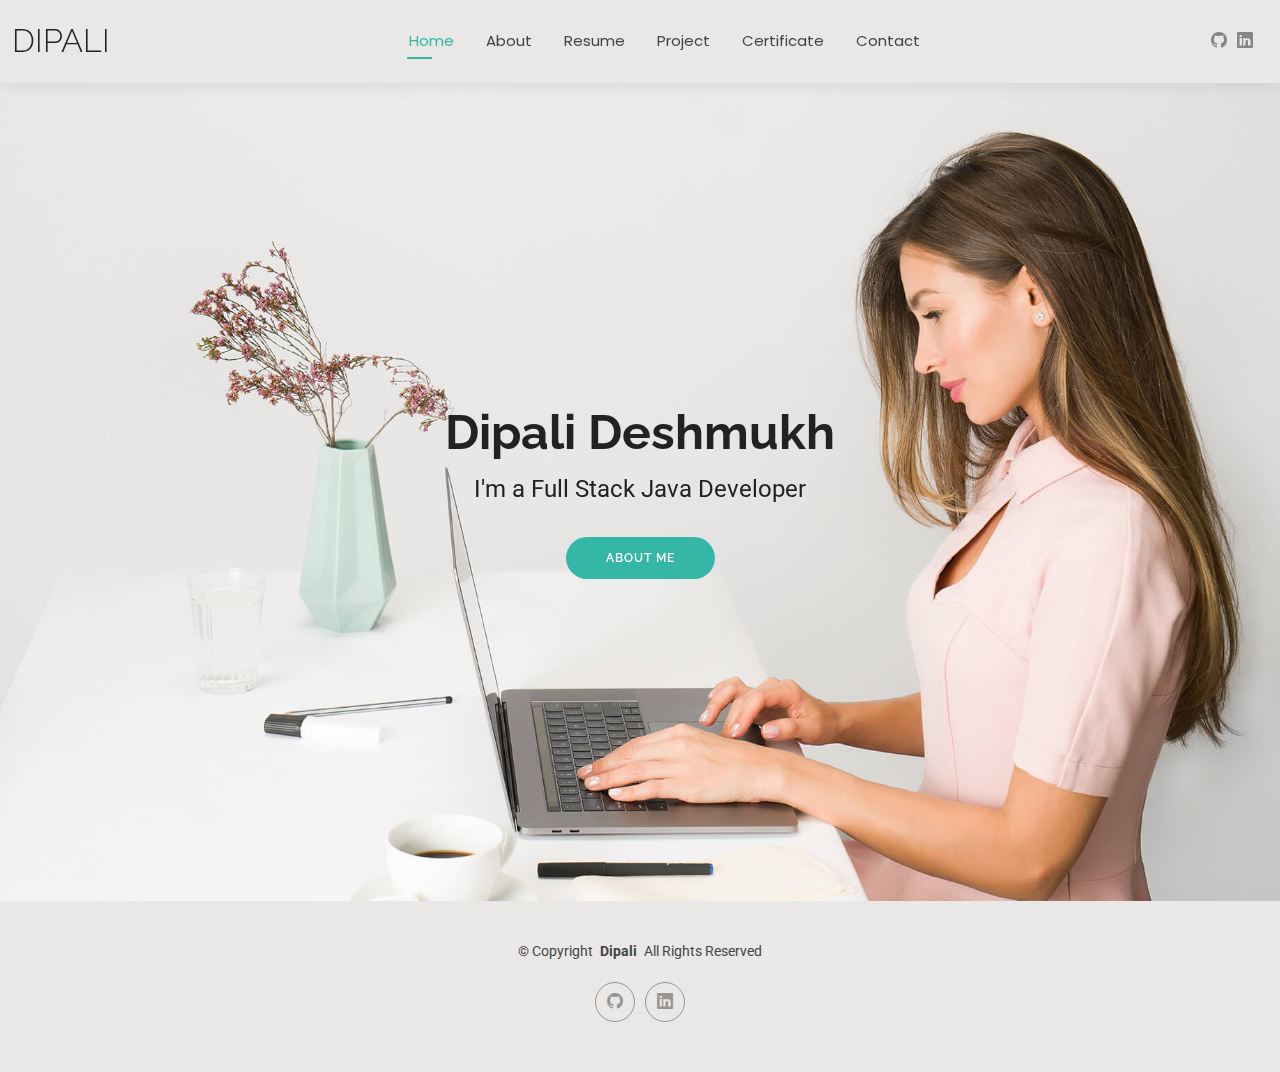
==== index.html @ c69745c2 "initial commit" ====
<!DOCTYPE html>
<html lang="en">

<head>
  <meta charset="utf-8">
  <meta content="width=device-width, initial-scale=1.0" name="viewport">
  <title>Index - Dipali</title>
  <meta name="description" content="">
  <meta name="keywords" content="">

  <!-- Favicons -->
  <link href="assets/img/favicon.png" rel="icon">
  <link href="assets/img/apple-touch-icon.png" rel="apple-touch-icon">

  <!-- Fonts -->
  <link href="https://fonts.googleapis.com" rel="preconnect">
  <link href="https://fonts.gstatic.com" rel="preconnect" crossorigin>
  <link href="https://fonts.googleapis.com/css2?family=Roboto:ital,wght@0,100;0,300;0,400;0,500;0,700;0,900;1,100;1,300;1,400;1,500;1,700;1,900&family=Poppins:ital,wght@0,100;0,200;0,300;0,400;0,500;0,600;0,700;0,800;0,900;1,100;1,200;1,300;1,400;1,500;1,600;1,700;1,800;1,900&family=Raleway:ital,wght@0,100;0,200;0,300;0,400;0,500;0,600;0,700;0,800;0,900;1,100;1,200;1,300;1,400;1,500;1,600;1,700;1,800;1,900&display=swap" rel="stylesheet">

  <!-- Vendor CSS Files -->
  <link href="assets/vendor/bootstrap/css/bootstrap.min.css" rel="stylesheet">
  <link href="assets/vendor/bootstrap-icons/bootstrap-icons.css" rel="stylesheet">
  <link href="assets/vendor/aos/aos.css" rel="stylesheet">
  <link href="assets/vendor/swiper/swiper-bundle.min.css" rel="stylesheet">
  <link href="assets/vendor/glightbox/css/glightbox.min.css" rel="stylesheet">

  <!-- Main CSS File -->
  <link href="assets/css/main.css" rel="stylesheet">

  <!-- =======================================================
  * Template Name: Kelly
  * Template URL: https://bootstrapmade.com/kelly-free-bootstrap-cv-resume-html-template/
  * Updated: Aug 07 2024 with Bootstrap v5.3.3
  * Author: BootstrapMade.com
  * License: https://bootstrapmade.com/license/
  ======================================================== -->
</head>

<body class="index-page">

  <header id="header" class="header d-flex align-items-center light-background sticky-top">
    <div class="container-fluid position-relative d-flex align-items-center justify-content-between">

      <a href="index.html" class="logo d-flex align-items-center me-auto me-xl-0">
        <!-- Uncomment the line below if you also wish to use an image logo -->
        <!-- <img src="assets/img/logo.png" alt=""> -->
        <h1 class="sitename">Dipali</h1>
      </a>

      <nav id="navmenu" class="navmenu">
        <ul>
          <li><a href="index.html" class="active">Home</a></li>
          <li><a href="about.html">About</a></li>
          <li><a href="resume.html">Resume</a></li>
          <li><a href="services.html">Project</a></li>
          <li><a href="portfolio.html">Certificate</a></li>
          
          <li><a href="contact.html">Contact</a></li>
        </ul>
        <i class="mobile-nav-toggle d-xl-none bi bi-list"></i>
      </nav>

      <div class="header-social-links">
       
        <a href="https://github.com/dipalideshmukh5050" class="github"><i class="bi bi-github"></i></a>
        <a href="https://www.linkedin.com/in/dipali-deshmukh-b607aa229/" class="linkedin"><i class="bi bi-linkedin"></i></a>
      </div>

    </div>
  </header>

  <main class="main">

    <!-- Hero Section -->
    <section id="hero" class="hero section">

      <img src="assets/img/hero-bg.jpg" alt="" data-aos="fade-in">

      <div class="container text-center" data-aos="zoom-out" data-aos-delay="100">
        <div class="row justify-content-center">
          <div class="col-lg-8">
            <h2>Dipali Deshmukh</h2>
            <p>I'm a Full Stack Java Developer</p>
            <a href="about.html" class="btn-get-started">About Me</a>
          </div>
        </div>
      </div>

    </section><!-- /Hero Section -->

  </main>

  <footer id="footer" class="footer light-background">

    <div class="container">
      <div class="copyright text-center ">
        <p>© <span>Copyright</span> <strong class="px-1 sitename">Dipali</strong> <span>All Rights Reserved<br></span></p>
      </div>
      <div class="social-links d-flex justify-content-center">
        
        <a href="https://github.com/dipalideshmukh5050"><i class="bi bi-github"></i></a>
        <a href="https://www.linkedin.com/in/dipali-deshmukh-b607aa229/"><i class="bi bi-linkedin"></i></a>
      </div>
      <div class="credits">
        <!-- All the links in the footer should remain intact. -->
        <!-- You can delete the links only if you've purchased the pro version. -->
        <!-- Licensing information: https://bootstrapmade.com/license/ -->
        <!-- Purchase the pro version with working PHP/AJAX contact form: [buy-url] -->
        
      </div>
    </div>

  </footer>

  <!-- Scroll Top -->
  <a href="#" id="scroll-top" class="scroll-top d-flex align-items-center justify-content-center"><i class="bi bi-arrow-up-short"></i></a>

  <!-- Preloader -->
  <div id="preloader"></div>

  <!-- Vendor JS Files -->
  <script src="assets/vendor/bootstrap/js/bootstrap.bundle.min.js"></script>
  <script src="assets/vendor/php-email-form/validate.js"></script>
  <script src="assets/vendor/aos/aos.js"></script>
  <script src="assets/vendor/waypoints/noframework.waypoints.js"></script>
  <script src="assets/vendor/purecounter/purecounter_vanilla.js"></script>
  <script src="assets/vendor/swiper/swiper-bundle.min.js"></script>
  <script src="assets/vendor/glightbox/js/glightbox.min.js"></script>
  <script src="assets/vendor/imagesloaded/imagesloaded.pkgd.min.js"></script>
  <script src="assets/vendor/isotope-layout/isotope.pkgd.min.js"></script>

  <!-- Main JS File -->
  <script src="assets/js/main.js"></script>

</body>

</html>
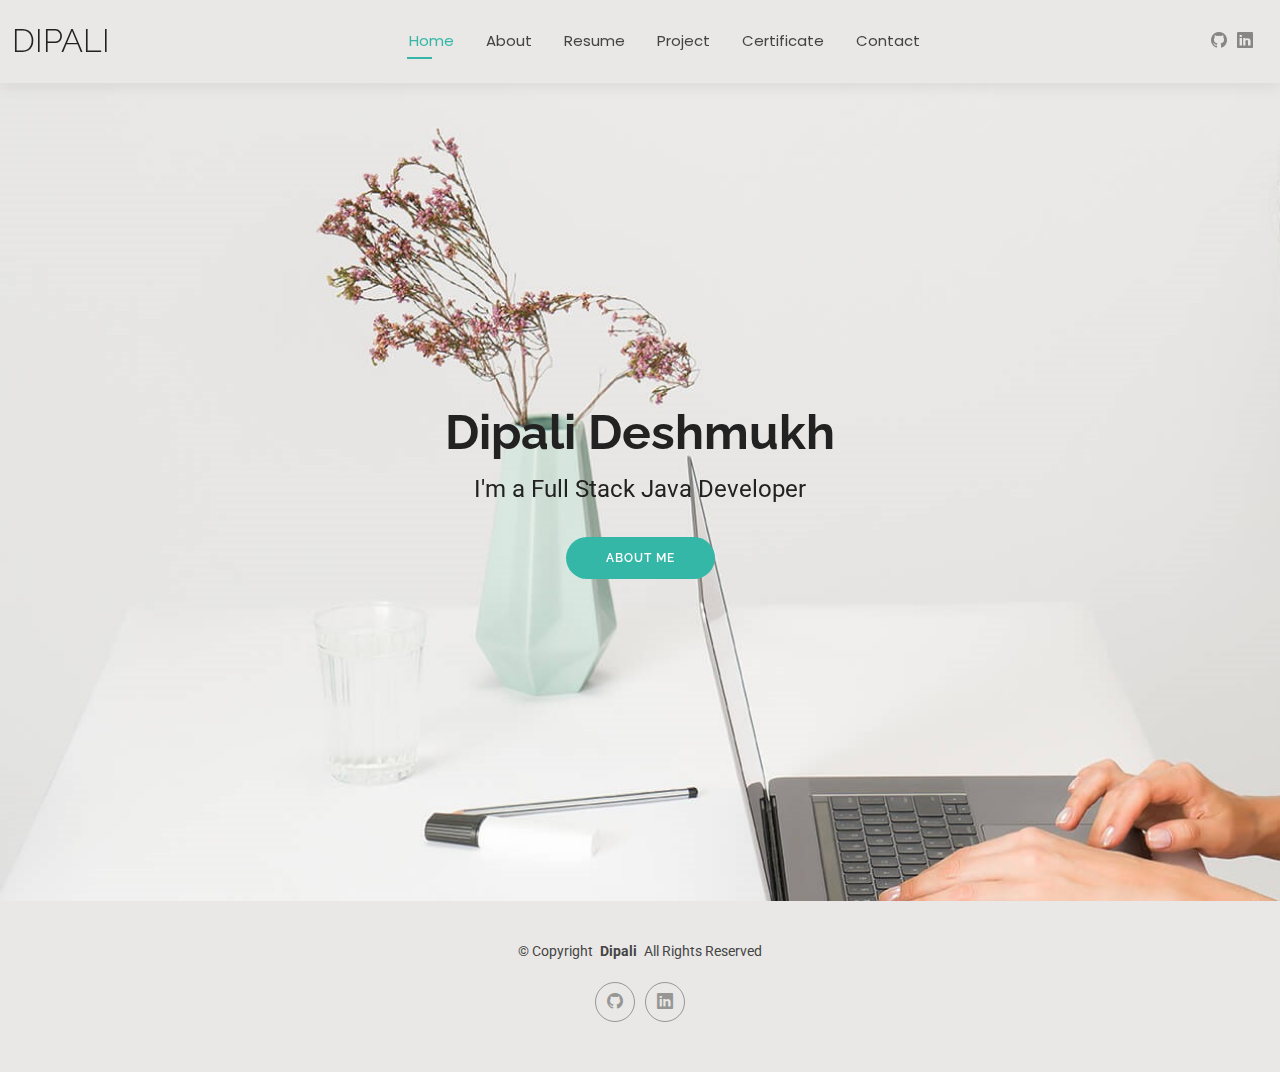
==== commit f45d1b07: "added changes" ====
--- a/index.html
+++ b/index.html
@@ -74,7 +74,7 @@
     <!-- Hero Section -->
     <section id="hero" class="hero section">
 
-      <img src="assets/img/hero-bg.jpg" alt="" data-aos="fade-in">
+      <img src="assets/img/hero-1.jpg" alt="" data-aos="fade-in">
 
       <div class="container text-center" data-aos="zoom-out" data-aos-delay="100">
         <div class="row justify-content-center">
